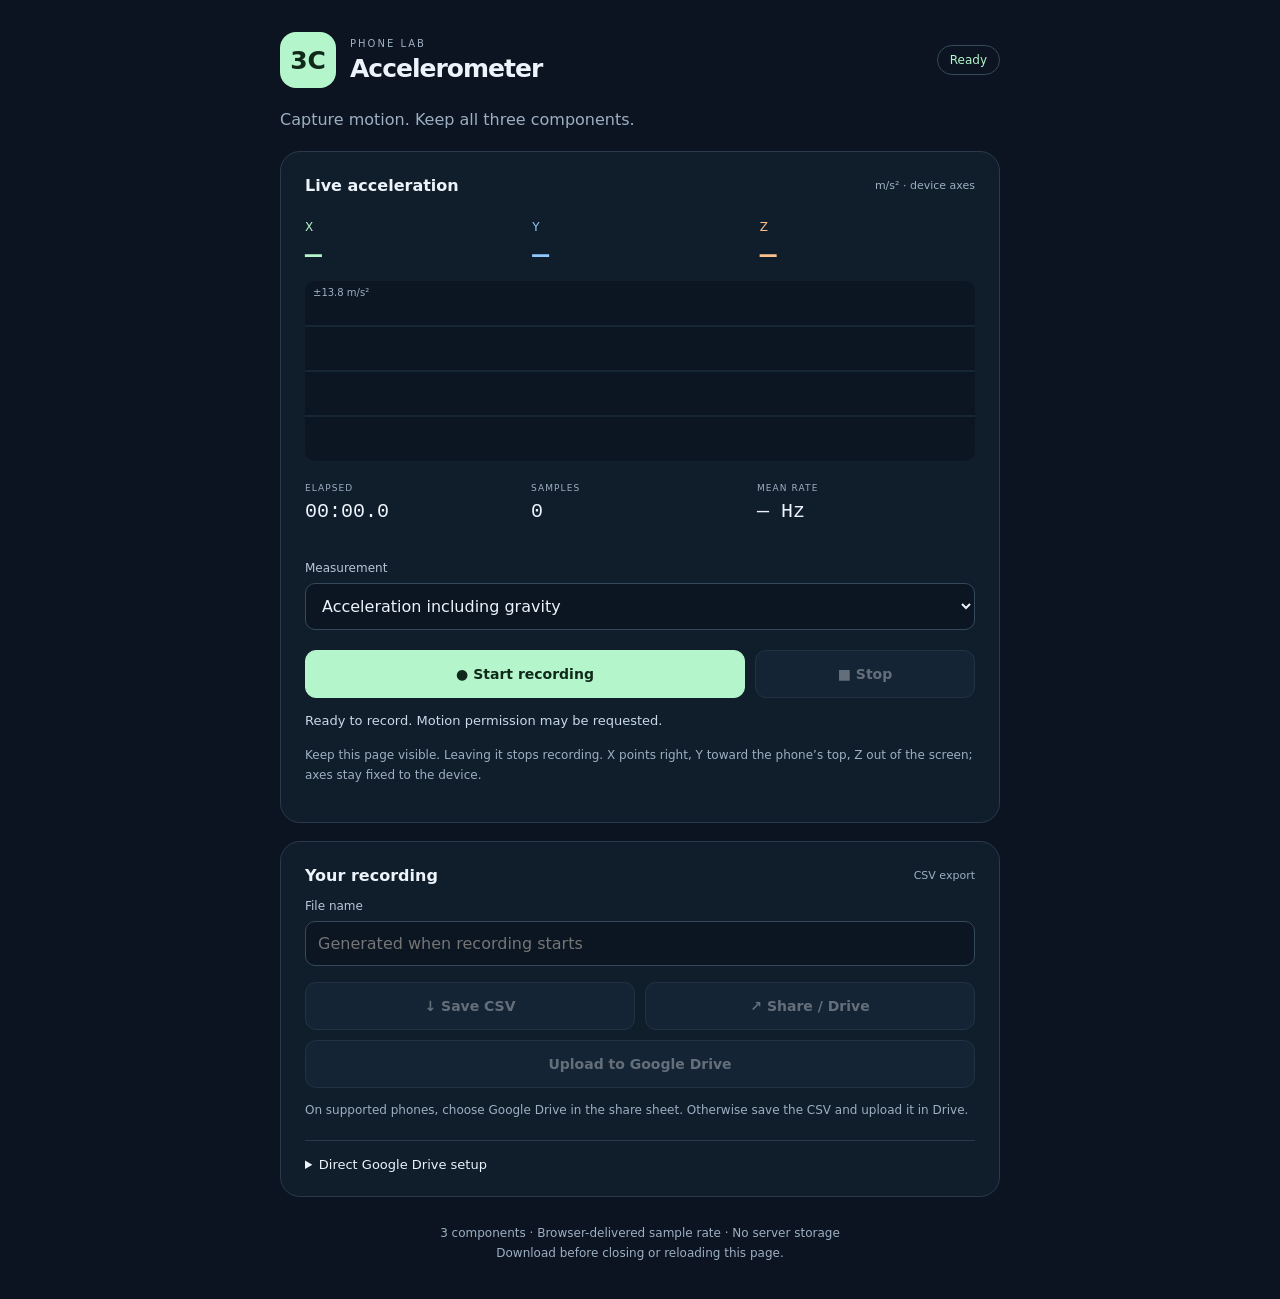
==== accelerometer/index.html @ 1111f2ff "Add three-axis accelerometer recorder with CSV and Drive export" ====
<!doctype html>
<html lang="en">
<head>
<meta charset="utf-8">
<meta name="viewport" content="width=device-width, initial-scale=1, viewport-fit=cover">
<meta name="theme-color" content="#101d2b">
<title>3C · Accelerometer</title>
<link rel="manifest" href="manifest.json">
<link rel="icon" href="icon.svg" type="image/svg+xml">
<link rel="stylesheet" href="style.css">
<script src="config.js"></script>
<script type="module" src="app.js"></script>
</head>
<body>
<main>
<header><span class="mark">3C</span><div><p class="eyebrow">PHONE LAB</p><h1>Accelerometer</h1></div><span id="badge">Ready</span></header>
<p class="intro">Capture motion. Keep all three components.</p>
<section class="panel">
<div class="section-heading"><h2>Live acceleration</h2><span>m/s² · device axes</span></div>
<div class="axes"><div class="x">X <strong id="x">—</strong></div><div class="y">Y <strong id="y">—</strong></div><div class="z">Z <strong id="z">—</strong></div></div>
<canvas id="plot" aria-label="Live X, Y and Z acceleration traces over the latest 240 samples" role="img"></canvas>
<div class="stats"><div><span>ELAPSED</span><strong id="elapsed">00:00.0</strong></div><div><span>SAMPLES</span><strong id="count">0</strong></div><div><span>MEAN RATE</span><strong id="rate">— Hz</strong></div></div>
<label for="mode">Measurement</label><select id="mode"><option value="gravity">Acceleration including gravity</option><option value="linear">Linear acceleration (gravity removed)</option></select>
<div class="actions"><button id="start" class="primary">● Start recording</button><button id="stop" disabled>■ Stop</button></div>
<p id="status" role="status" aria-live="polite">Ready to record. Motion permission may be requested.</p>
<p class="hint">Keep this page visible. Leaving it stops recording. X points right, Y toward the phone’s top, Z out of the screen; axes stay fixed to the device.</p>
</section>
<section class="panel">
<div class="section-heading"><h2>Your recording</h2><span>CSV export</span></div>
<label for="filename">File name</label><input id="filename" maxlength="100" placeholder="Generated when recording starts" autocomplete="off">
<div class="exports"><button id="download" disabled>↓ Save CSV</button><button id="share" disabled>↗ Share / Drive</button><button id="drive" disabled>Upload to Google Drive</button></div>
<p class="hint">On supported phones, choose Google Drive in the share sheet. Otherwise save the CSV and upload it in Drive.</p>
<p id="export-status" role="status" aria-live="polite"></p><a id="drive-link" hidden target="_blank" rel="noopener">Open file in Google Drive ↗</a>
<details><summary>Direct Google Drive setup</summary><p class="hint">Direct upload needs a Google OAuth web client ID configured for this site. Your CSV is uploaded to My Drive only when you choose Upload. Access tokens stay in memory.</p><label for="client-id">Google OAuth client ID</label><input id="client-id" placeholder="…apps.googleusercontent.com" autocomplete="off" spellcheck="false"><p class="hint">The site owner can set a default in config.js. See the app README for setup.</p></details>
</section>
<footer>3 components · Browser-delivered sample rate · No server storage<br>Download before closing or reloading this page.</footer>
</main>
</body>
</html>
---- accelerometer/style.css ----
:root{color-scheme:dark;font-family:system-ui,-apple-system,BlinkMacSystemFont,"Segoe UI",sans-serif;color:#ecf3fa;background:#0b1420;font-synthesis:none}*{box-sizing:border-box}body{margin:0}main{max-width:760px;margin:auto;padding:32px 20px calc(32px + env(safe-area-inset-bottom))}header{display:flex;align-items:center;gap:14px}.mark{display:grid;place-items:center;background:#b5f5cc;color:#10291b;font-size:25px;font-weight:800;width:56px;height:56px;border-radius:16px}.eyebrow{font-size:10px;letter-spacing:.2em;color:#9dafc2;margin:0 0 5px}h1{font-size:25px;margin:0;letter-spacing:-.04em}#badge{margin-left:auto;border:1px solid #35495a;border-radius:30px;padding:7px 12px;font-size:12px;color:#b5f5cc}.intro{color:#9dafc2;margin:22px 0}.panel{border:1px solid #2a3a4c;background:#101d2b;border-radius:20px;padding:24px;margin:18px 0}.section-heading{display:flex;justify-content:space-between;align-items:center;gap:12px}h2{font-size:16px;margin:0}.section-heading>span{font-size:11px;color:#9dafc2}.axes{display:grid;grid-template-columns:repeat(3,1fr);gap:12px;margin:25px 0 10px}.axes>div{font-size:12px}.axes strong{display:block;font:600 28px ui-monospace,monospace;margin-top:6px}.x{color:#b5f5cc}.y{color:#8fc7ff}.z{color:#ffc08b}canvas{display:block;width:100%;height:180px;margin:10px 0 22px;background:#0b1622;border-radius:10px}.stats{display:grid;grid-template-columns:repeat(3,1fr);gap:8px;padding-bottom:24px}.stats span{display:block;font-size:9px;letter-spacing:.12em;color:#9dafc2}.stats strong{display:block;font:500 20px ui-monospace,monospace;margin-top:7px}label{display:block;font-size:12px;color:#b7c7d7;margin:14px 0 8px}input,select{width:100%;border:1px solid #35495a;border-radius:10px;background:#0b1622;color:#ecf3fa;padding:12px;font:inherit;min-width:0}button{border:1px solid #40566b;border-radius:11px;background:#1c3043;color:#ecf3fa;padding:14px 16px;min-height:48px;font:600 14px system-ui;cursor:pointer}button.primary{background:#b5f5cc;color:#10291b;border-color:#b5f5cc}button:disabled{opacity:.38;cursor:default}button:focus-visible,input:focus-visible,select:focus-visible,summary:focus-visible{outline:3px solid #8fc7ff;outline-offset:3px}.actions{display:grid;grid-template-columns:2fr 1fr;gap:10px;margin-top:20px}.exports{display:grid;grid-template-columns:1fr 1fr;gap:10px;margin-top:16px}#drive{grid-column:1/-1}#status,#export-status{font-size:13px;line-height:1.6;color:#c9d9e8}.hint,footer{font-size:12px;line-height:1.7;color:#9dafc2}footer{text-align:center;margin-top:26px}details{margin-top:20px;border-top:1px solid #2a3a4c;padding-top:16px}summary{font-size:13px;cursor:pointer}a{color:#b5f5cc;font-size:13px}@media(max-width:420px){main{padding:22px 14px}.panel{padding:18px}.axes strong{font-size:24px}.stats strong{font-size:17px}h1{font-size:22px}}
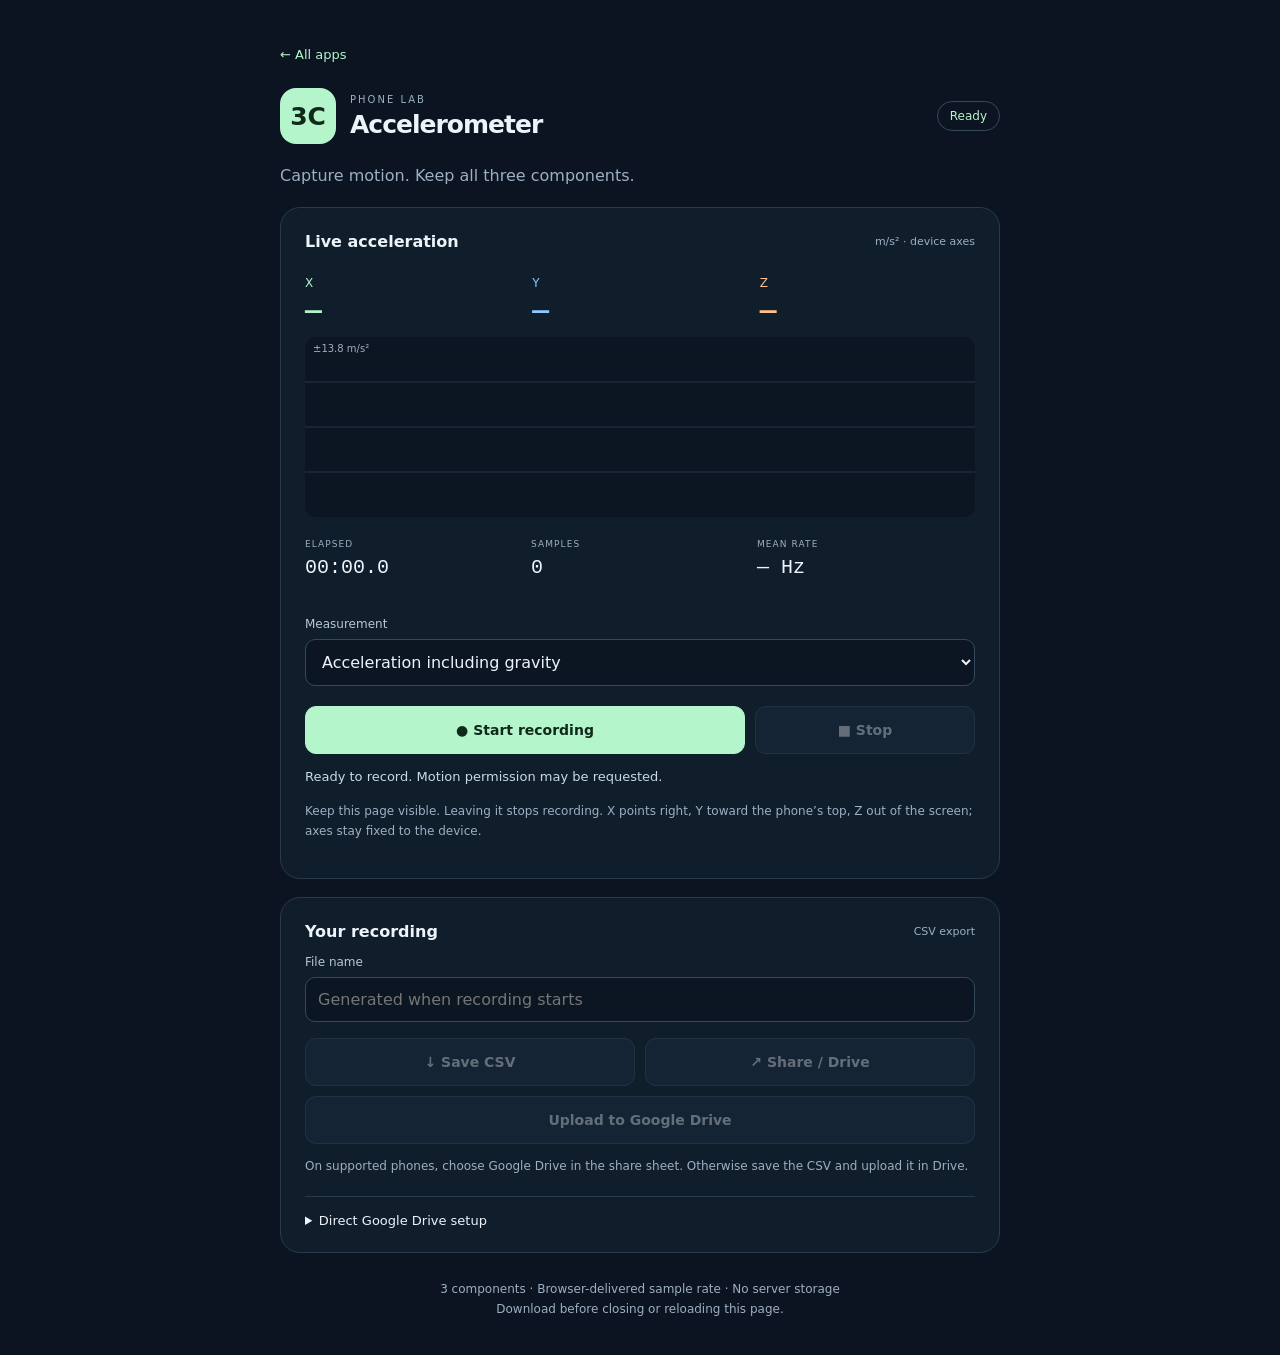
==== commit c7e81f58: "Add accelerometer recorder to main app directory" ====
--- a/accelerometer/index.html
+++ b/accelerometer/index.html
@@ -13,6 +13,7 @@
 </head>
 <body>
 <main>
+<a class="back" href="../">&larr; All apps</a>
 <header><span class="mark">3C</span><div><p class="eyebrow">PHONE LAB</p><h1>Accelerometer</h1></div><span id="badge">Ready</span></header>
 <p class="intro">Capture motion. Keep all three components.</p>
 <section class="panel">
--- a/accelerometer/style.css
+++ b/accelerometer/style.css
@@ -1 +1,3 @@
 :root{color-scheme:dark;font-family:system-ui,-apple-system,BlinkMacSystemFont,"Segoe UI",sans-serif;color:#ecf3fa;background:#0b1420;font-synthesis:none}*{box-sizing:border-box}body{margin:0}main{max-width:760px;margin:auto;padding:32px 20px calc(32px + env(safe-area-inset-bottom))}header{display:flex;align-items:center;gap:14px}.mark{display:grid;place-items:center;background:#b5f5cc;color:#10291b;font-size:25px;font-weight:800;width:56px;height:56px;border-radius:16px}.eyebrow{font-size:10px;letter-spacing:.2em;color:#9dafc2;margin:0 0 5px}h1{font-size:25px;margin:0;letter-spacing:-.04em}#badge{margin-left:auto;border:1px solid #35495a;border-radius:30px;padding:7px 12px;font-size:12px;color:#b5f5cc}.intro{color:#9dafc2;margin:22px 0}.panel{border:1px solid #2a3a4c;background:#101d2b;border-radius:20px;padding:24px;margin:18px 0}.section-heading{display:flex;justify-content:space-between;align-items:center;gap:12px}h2{font-size:16px;margin:0}.section-heading>span{font-size:11px;color:#9dafc2}.axes{display:grid;grid-template-columns:repeat(3,1fr);gap:12px;margin:25px 0 10px}.axes>div{font-size:12px}.axes strong{display:block;font:600 28px ui-monospace,monospace;margin-top:6px}.x{color:#b5f5cc}.y{color:#8fc7ff}.z{color:#ffc08b}canvas{display:block;width:100%;height:180px;margin:10px 0 22px;background:#0b1622;border-radius:10px}.stats{display:grid;grid-template-columns:repeat(3,1fr);gap:8px;padding-bottom:24px}.stats span{display:block;font-size:9px;letter-spacing:.12em;color:#9dafc2}.stats strong{display:block;font:500 20px ui-monospace,monospace;margin-top:7px}label{display:block;font-size:12px;color:#b7c7d7;margin:14px 0 8px}input,select{width:100%;border:1px solid #35495a;border-radius:10px;background:#0b1622;color:#ecf3fa;padding:12px;font:inherit;min-width:0}button{border:1px solid #40566b;border-radius:11px;background:#1c3043;color:#ecf3fa;padding:14px 16px;min-height:48px;font:600 14px system-ui;cursor:pointer}button.primary{background:#b5f5cc;color:#10291b;border-color:#b5f5cc}button:disabled{opacity:.38;cursor:default}button:focus-visible,input:focus-visible,select:focus-visible,summary:focus-visible{outline:3px solid #8fc7ff;outline-offset:3px}.actions{display:grid;grid-template-columns:2fr 1fr;gap:10px;margin-top:20px}.exports{display:grid;grid-template-columns:1fr 1fr;gap:10px;margin-top:16px}#drive{grid-column:1/-1}#status,#export-status{font-size:13px;line-height:1.6;color:#c9d9e8}.hint,footer{font-size:12px;line-height:1.7;color:#9dafc2}footer{text-align:center;margin-top:26px}details{margin-top:20px;border-top:1px solid #2a3a4c;padding-top:16px}summary{font-size:13px;cursor:pointer}a{color:#b5f5cc;font-size:13px}@media(max-width:420px){main{padding:22px 14px}.panel{padding:18px}.axes strong{font-size:24px}.stats strong{font-size:17px}h1{font-size:22px}}
+
+.back{display:inline-flex;align-items:center;min-height:44px;margin-bottom:12px;text-decoration:none}
